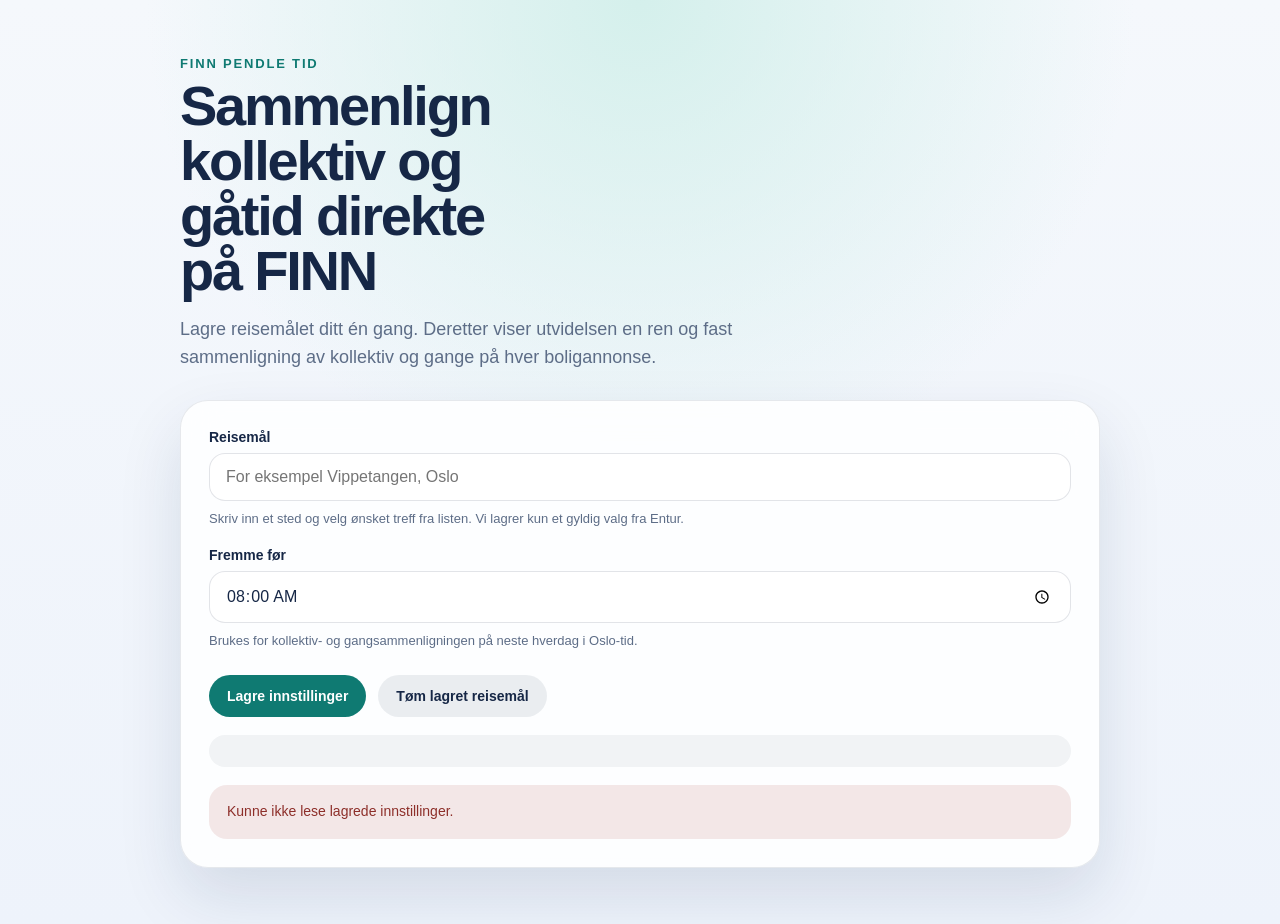
==== options.html @ d309b074 "feat: refactor FINN commute extension into a store-ready comparison popup Replace the original hard-" ====
<!doctype html>
<html lang="no">
  <head>
    <meta charset="utf-8">
    <meta name="viewport" content="width=device-width, initial-scale=1">
    <title>Finn Pendle Tid</title>
    <link rel="stylesheet" href="options.css">
  </head>
  <body>
    <main class="options-shell">
      <section class="options-hero">
        <p class="options-kicker">Finn Pendle Tid</p>
        <h1>Sammenlign kollektiv og gåtid direkte på FINN</h1>
        <p class="options-lead">
          Lagre reisemålet ditt én gang. Deretter viser utvidelsen en ren og fast sammenligning av kollektiv og gange på hver boligannonse.
        </p>
      </section>

      <section class="options-card">
        <form id="settings-form" novalidate>
          <div class="field">
            <label for="destination-input">Reisemål</label>
            <div class="search-shell">
              <input
                id="destination-input"
                name="destination"
                type="text"
                placeholder="For eksempel Vippetangen, Oslo"
                autocomplete="off"
                spellcheck="false"
                aria-autocomplete="list"
                aria-expanded="false"
                aria-controls="destination-dropdown"
                required
              >
              <div id="destination-dropdown" class="search-dropdown" role="listbox"></div>
            </div>
            <p class="field-help">
              Skriv inn et sted og velg ønsket treff fra listen. Vi lagrer kun et gyldig valg fra Entur.
            </p>
          </div>

          <div class="field">
            <label for="arrival-time-input">Fremme før</label>
            <input
              id="arrival-time-input"
              name="arrivalTime"
              type="time"
              value="08:00"
              required
            >
            <p class="field-help">
              Brukes for kollektiv- og gangsammenligningen på neste hverdag i Oslo-tid.
            </p>
          </div>

          <div class="actions">
            <button id="save-button" type="submit">Lagre innstillinger</button>
            <button id="reset-button" type="button" class="secondary">Tøm lagret reisemål</button>
          </div>
        </form>

        <div id="saved-state" class="saved-state" aria-live="polite"></div>
        <div id="status-message" class="status-message" aria-live="polite"></div>
      </section>
    </main>

    <script src="options.js"></script>
  </body>
</html>
---- options.css ----
:root {
  color-scheme: light;
  --page-bg: radial-gradient(circle at top, rgba(209, 239, 234, 0.9), transparent 44%), linear-gradient(180deg, #f5f8fc 0%, #eef3fb 100%);
  --card-bg: rgba(255, 255, 255, 0.86);
  --text: #162746;
  --muted: #5d6d87;
  --accent: #0f7a72;
  --accent-strong: #0a5f59;
  --border: rgba(22, 39, 70, 0.1);
  --shadow: 0 28px 64px rgba(17, 42, 84, 0.12);
  font-family: "Avenir Next", "Segoe UI", sans-serif;
}

* {
  box-sizing: border-box;
}

body {
  margin: 0;
  min-height: 100vh;
  background: var(--page-bg);
  color: var(--text);
}

.options-shell {
  width: min(920px, calc(100vw - 32px));
  margin: 0 auto;
  padding: 56px 0;
}

.options-hero h1,
.options-lead,
.options-kicker,
.field-help {
  margin: 0;
}

.options-kicker {
  color: var(--accent);
  font-size: 13px;
  font-weight: 800;
  letter-spacing: 0.14em;
  text-transform: uppercase;
}

.options-hero h1 {
  max-width: 12ch;
  margin-top: 8px;
  font-size: clamp(36px, 6vw, 56px);
  line-height: 0.98;
  letter-spacing: -0.04em;
}

.options-lead {
  max-width: 56ch;
  margin-top: 16px;
  color: var(--muted);
  font-size: 18px;
  line-height: 1.6;
}

.options-card {
  margin-top: 28px;
  padding: 28px;
  border: 1px solid var(--border);
  border-radius: 28px;
  background: var(--card-bg);
  box-shadow: var(--shadow);
  backdrop-filter: blur(18px);
}

.field + .field {
  margin-top: 18px;
}

.search-shell {
  position: relative;
}

label {
  display: block;
  margin-bottom: 8px;
  font-size: 14px;
  font-weight: 800;
}

input {
  width: 100%;
  padding: 14px 16px;
  border: 1px solid rgba(22, 39, 70, 0.12);
  border-radius: 16px;
  background: rgba(255, 255, 255, 0.95);
  color: var(--text);
  font: inherit;
  font-size: 16px;
}

input:focus {
  outline: 2px solid rgba(15, 122, 114, 0.22);
  border-color: rgba(15, 122, 114, 0.4);
}

.search-dropdown {
  position: absolute;
  top: calc(100% + 8px);
  left: 0;
  right: 0;
  z-index: 10;
  display: none;
  max-height: 260px;
  overflow: auto;
  padding: 8px;
  border: 1px solid rgba(22, 39, 70, 0.1);
  border-radius: 18px;
  background: rgba(255, 255, 255, 0.98);
  box-shadow: 0 18px 34px rgba(17, 42, 84, 0.14);
}

.search-dropdown.is-visible {
  display: block;
}

.search-item {
  display: block;
  width: 100%;
  padding: 12px 14px;
  border: 0;
  border-radius: 14px;
  background: transparent;
  color: var(--text);
  text-align: left;
  box-shadow: none;
}

.search-item:hover,
.search-item.is-active {
  background: rgba(15, 122, 114, 0.1);
  color: var(--accent-strong);
  transform: none;
}

.search-item-title,
.search-item-meta {
  display: block;
}

.search-item-title {
  font-size: 14px;
  font-weight: 700;
  line-height: 1.4;
}

.search-item-meta {
  margin-top: 4px;
  color: var(--muted);
  font-size: 12px;
  line-height: 1.4;
}

.search-empty {
  padding: 12px 14px;
  color: var(--muted);
  font-size: 13px;
  line-height: 1.5;
}

.field-help {
  margin-top: 8px;
  color: var(--muted);
  font-size: 13px;
  line-height: 1.5;
}

.actions {
  display: flex;
  flex-wrap: wrap;
  gap: 12px;
  margin-top: 24px;
}

button {
  padding: 13px 18px;
  border: 0;
  border-radius: 999px;
  background: var(--accent);
  color: white;
  font: inherit;
  font-size: 14px;
  font-weight: 800;
  cursor: pointer;
  transition: transform 160ms ease, box-shadow 160ms ease, background 160ms ease;
}

button:hover {
  transform: translateY(-1px);
  box-shadow: 0 14px 24px rgba(10, 95, 89, 0.18);
  background: var(--accent-strong);
}

button.secondary {
  background: rgba(22, 39, 70, 0.08);
  color: var(--text);
}

button:disabled {
  opacity: 0.6;
  cursor: wait;
  transform: none;
  box-shadow: none;
}

.saved-state,
.status-message {
  margin-top: 18px;
  padding: 16px 18px;
  border-radius: 18px;
  font-size: 14px;
  line-height: 1.55;
}

.saved-state {
  background: rgba(22, 39, 70, 0.05);
  color: var(--muted);
}

.status-message {
  display: none;
}

.status-message.is-visible {
  display: block;
}

.status-message.is-success {
  background: rgba(15, 122, 114, 0.12);
  color: var(--accent-strong);
}

.status-message.is-error {
  background: rgba(174, 65, 57, 0.12);
  color: #8d2f2a;
}

@media (max-width: 640px) {
  .options-shell {
    width: calc(100vw - 24px);
    padding: 32px 0;
  }

  .options-card {
    padding: 20px;
    border-radius: 22px;
  }

  .actions {
    flex-direction: column;
  }

  button {
    width: 100%;
  }
}
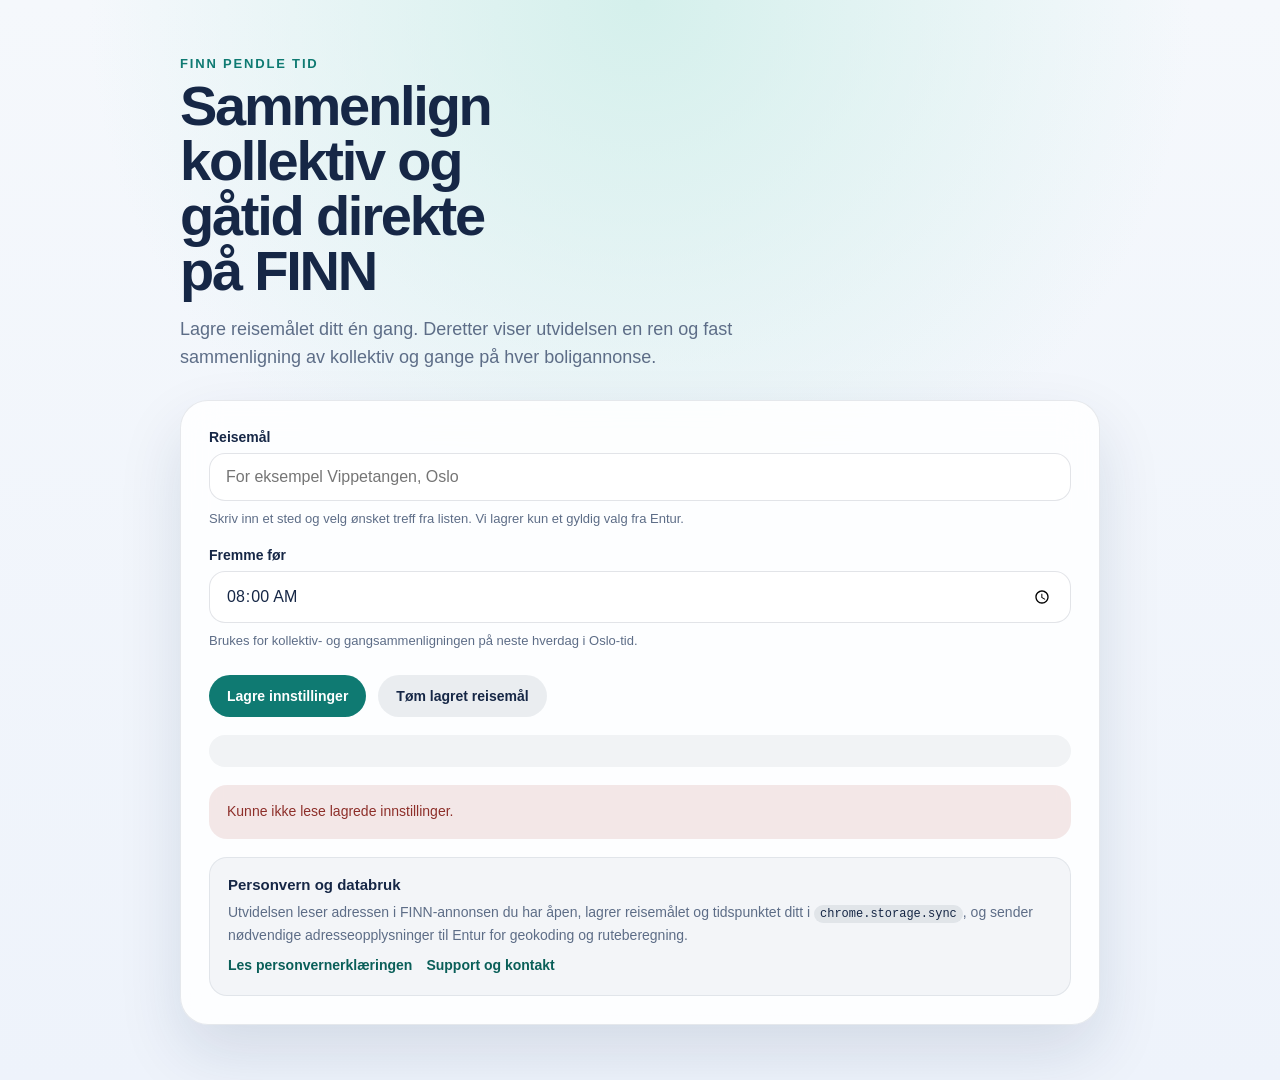
==== commit 8294c9c9: "feat: Hardened for chrome web store" ====
--- a/options.html
+++ b/options.html
@@ -28,9 +28,12 @@
                 placeholder="For eksempel Vippetangen, Oslo"
                 autocomplete="off"
                 spellcheck="false"
+                role="combobox"
                 aria-autocomplete="list"
                 aria-expanded="false"
                 aria-controls="destination-dropdown"
+                aria-haspopup="listbox"
+                aria-activedescendant=""
                 required
               >
               <div id="destination-dropdown" class="search-dropdown" role="listbox"></div>
@@ -62,6 +65,18 @@
 
         <div id="saved-state" class="saved-state" aria-live="polite"></div>
         <div id="status-message" class="status-message" aria-live="polite"></div>
+
+        <section class="disclosure-card" aria-labelledby="privacy-heading">
+          <h2 id="privacy-heading">Personvern og databruk</h2>
+          <p>
+            Utvidelsen leser adressen i FINN-annonsen du har åpen, lagrer reisemålet og tidspunktet ditt i
+            <code>chrome.storage.sync</code>, og sender nødvendige adresseopplysninger til Entur for geokoding og ruteberegning.
+          </p>
+          <p class="disclosure-links">
+            <a href="https://oleremidahl.github.io/pendle-tid/privacy-policy/" target="_blank" rel="noreferrer">Les personvernerklæringen</a>
+            <a href="https://oleremidahl.github.io/pendle-tid/support/" target="_blank" rel="noreferrer">Support og kontakt</a>
+          </p>
+        </section>
       </section>
     </main>
 
--- a/options.css
+++ b/options.css
@@ -241,6 +241,55 @@
   color: #8d2f2a;
 }
 
+.disclosure-card {
+  margin-top: 18px;
+  padding: 18px;
+  border: 1px solid rgba(22, 39, 70, 0.08);
+  border-radius: 18px;
+  background: rgba(22, 39, 70, 0.04);
+}
+
+.disclosure-card h2,
+.disclosure-card p {
+  margin: 0;
+}
+
+.disclosure-card h2 {
+  font-size: 15px;
+  font-weight: 800;
+}
+
+.disclosure-card p {
+  margin-top: 8px;
+  color: var(--muted);
+  font-size: 14px;
+  line-height: 1.6;
+}
+
+.disclosure-card code {
+  padding: 2px 6px;
+  border-radius: 999px;
+  background: rgba(22, 39, 70, 0.08);
+  color: var(--text);
+  font-size: 12px;
+}
+
+.disclosure-links {
+  display: flex;
+  flex-wrap: wrap;
+  gap: 14px;
+}
+
+.disclosure-links a {
+  color: var(--accent-strong);
+  font-weight: 700;
+  text-decoration: none;
+}
+
+.disclosure-links a:hover {
+  text-decoration: underline;
+}
+
 @media (max-width: 640px) {
   .options-shell {
     width: calc(100vw - 24px);
